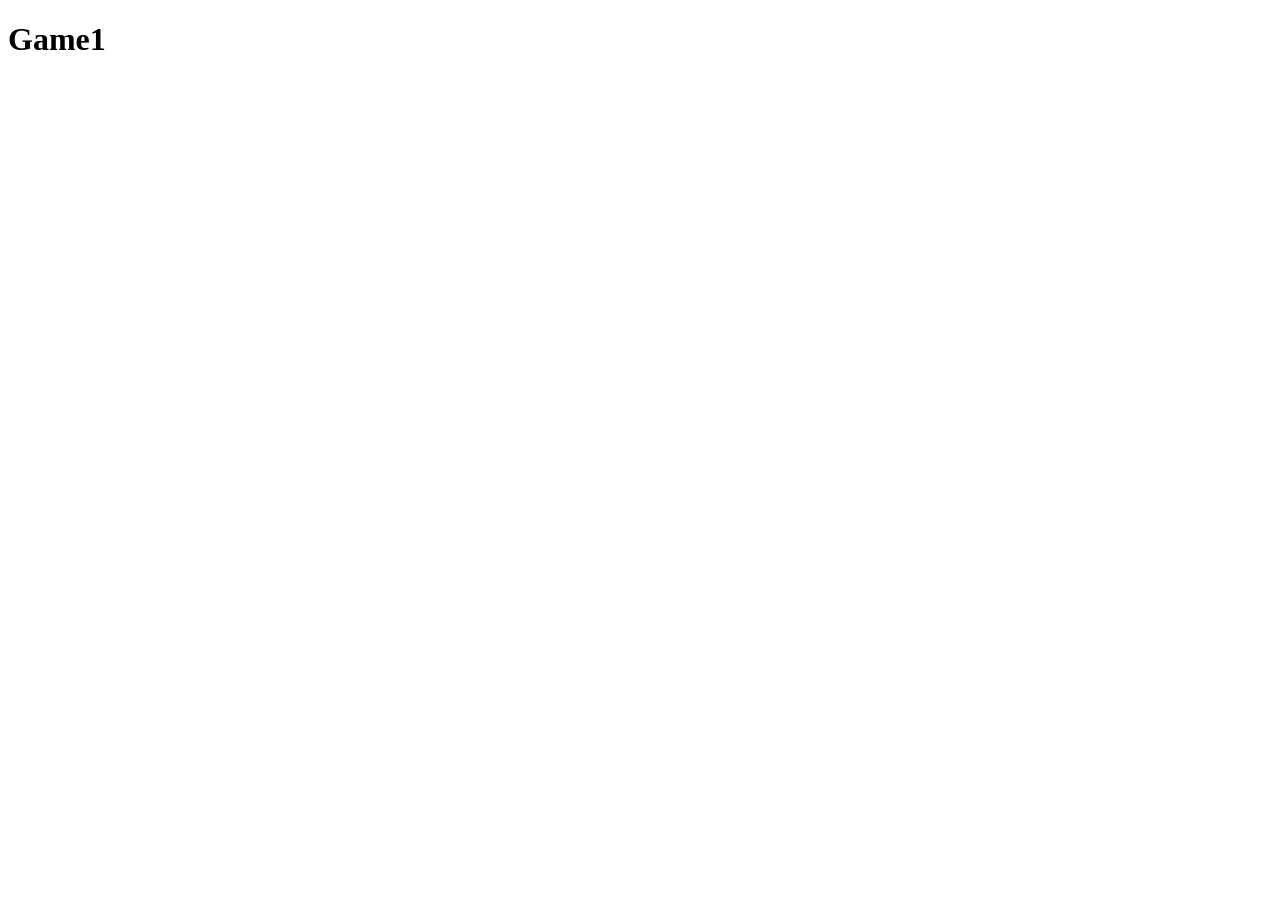
==== index.html @ 202405b2 "Initial commit: add index.html Co-Authored-By: Claude Sonnet 4.6 <noreply@anthropic.com>" ====
<!DOCTYPE html>
<html lang="ja">
<head>
  <meta charset="UTF-8">
  <meta name="viewport" content="width=device-width, initial-scale=1.0">
  <title>Game1</title>
</head>
<body>
  <h1>Game1</h1>
</body>
</html>
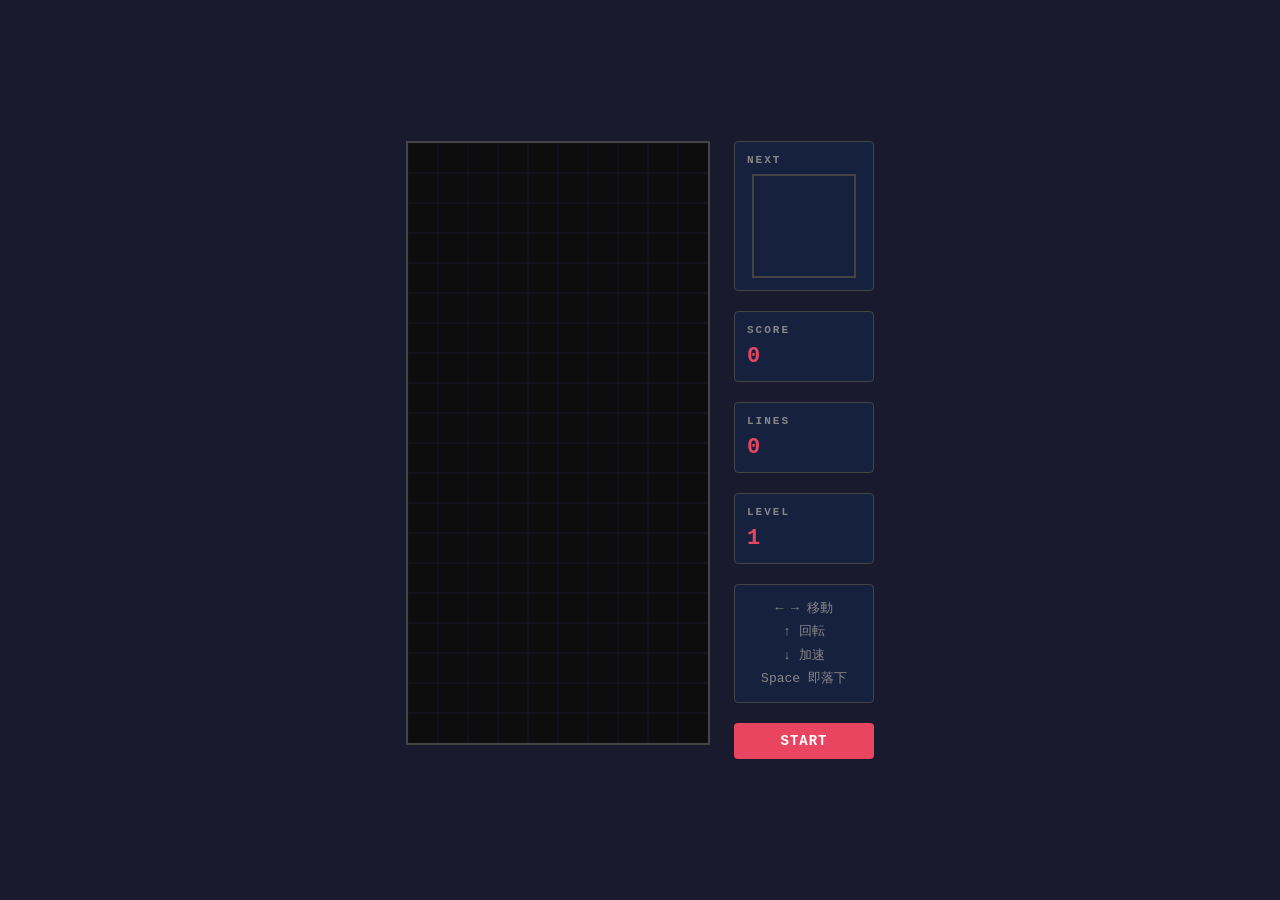
==== commit d62f0d50: "feat: テトリスゲームを実装 Co-Authored-By: Claude Sonnet 4.6 <noreply@anthropic.com>" ====
--- a/index.html
+++ b/index.html
@@ -3,9 +3,360 @@
 <head>
   <meta charset="UTF-8">
   <meta name="viewport" content="width=device-width, initial-scale=1.0">
-  <title>Game1</title>
+  <title>テトリス</title>
+  <style>
+    * { margin: 0; padding: 0; box-sizing: border-box; }
+    body {
+      background: #1a1a2e;
+      display: flex;
+      justify-content: center;
+      align-items: center;
+      height: 100vh;
+      font-family: 'Courier New', monospace;
+      color: #eee;
+    }
+    #game-container {
+      display: flex;
+      gap: 24px;
+      align-items: flex-start;
+    }
+    canvas {
+      border: 2px solid #444;
+      display: block;
+    }
+    #side-panel {
+      width: 140px;
+      display: flex;
+      flex-direction: column;
+      gap: 20px;
+    }
+    .panel-box {
+      background: #16213e;
+      border: 1px solid #444;
+      padding: 12px;
+      border-radius: 4px;
+    }
+    .panel-box h3 {
+      font-size: 11px;
+      color: #888;
+      letter-spacing: 2px;
+      text-transform: uppercase;
+      margin-bottom: 8px;
+    }
+    .panel-box .value {
+      font-size: 22px;
+      font-weight: bold;
+      color: #e94560;
+    }
+    #next-canvas {
+      display: block;
+      margin: 0 auto;
+    }
+    #message {
+      text-align: center;
+      font-size: 13px;
+      color: #888;
+      line-height: 1.8;
+    }
+    #start-btn {
+      width: 100%;
+      padding: 10px;
+      background: #e94560;
+      border: none;
+      color: #fff;
+      font-family: inherit;
+      font-size: 14px;
+      font-weight: bold;
+      cursor: pointer;
+      border-radius: 4px;
+      letter-spacing: 1px;
+    }
+    #start-btn:hover { background: #c73652; }
+  </style>
 </head>
 <body>
-  <h1>Game1</h1>
+<div id="game-container">
+  <canvas id="board" width="300" height="600"></canvas>
+  <div id="side-panel">
+    <div class="panel-box">
+      <h3>NEXT</h3>
+      <canvas id="next-canvas" width="100" height="100"></canvas>
+    </div>
+    <div class="panel-box">
+      <h3>SCORE</h3>
+      <div class="value" id="score">0</div>
+    </div>
+    <div class="panel-box">
+      <h3>LINES</h3>
+      <div class="value" id="lines">0</div>
+    </div>
+    <div class="panel-box">
+      <h3>LEVEL</h3>
+      <div class="value" id="level">1</div>
+    </div>
+    <div class="panel-box" id="message">
+      ← → 移動<br>
+      ↑ 回転<br>
+      ↓ 加速<br>
+      Space 即落下
+    </div>
+    <button id="start-btn">START</button>
+  </div>
+</div>
+
+<script>
+const COLS = 10, ROWS = 20, BLOCK = 30;
+const COLORS = ['', '#e94560','#0f3460','#533483','#e94560','#16213e','#1a1a2e','#e94560'];
+const PIECE_COLORS = {
+  I: '#00f0f0', O: '#f0f000', T: '#a000f0',
+  S: '#00f000', Z: '#f00000', J: '#0000f0', L: '#f0a000'
+};
+
+const PIECES = {
+  I: [[0,0,0,0],[1,1,1,1],[0,0,0,0],[0,0,0,0]],
+  O: [[1,1],[1,1]],
+  T: [[0,1,0],[1,1,1],[0,0,0]],
+  S: [[0,1,1],[1,1,0],[0,0,0]],
+  Z: [[1,1,0],[0,1,1],[0,0,0]],
+  J: [[1,0,0],[1,1,1],[0,0,0]],
+  L: [[0,0,1],[1,1,1],[0,0,0]],
+};
+const PIECE_TYPES = Object.keys(PIECES);
+
+const SCORE_TABLE = [0, 100, 300, 500, 800];
+
+const canvas = document.getElementById('board');
+const ctx = canvas.getContext('2d');
+const nextCanvas = document.getElementById('next-canvas');
+const nextCtx = nextCanvas.getContext('2d');
+
+let board, piece, nextPiece, score, lines, level, gameLoop, gameOver, paused;
+
+function createBoard() {
+  return Array.from({ length: ROWS }, () => Array(COLS).fill(0));
+}
+
+function randomPiece() {
+  const type = PIECE_TYPES[Math.floor(Math.random() * PIECE_TYPES.length)];
+  return {
+    type,
+    color: PIECE_COLORS[type],
+    matrix: PIECES[type].map(r => [...r]),
+    x: Math.floor(COLS / 2) - Math.floor(PIECES[type][0].length / 2),
+    y: 0,
+  };
+}
+
+function rotate(matrix) {
+  const n = matrix.length;
+  return matrix[0].map((_, i) => matrix.map(row => row[i]).reverse());
+}
+
+function isValid(mat, ox, oy) {
+  for (let r = 0; r < mat.length; r++) {
+    for (let c = 0; c < mat[r].length; c++) {
+      if (!mat[r][c]) continue;
+      const nx = ox + c, ny = oy + r;
+      if (nx < 0 || nx >= COLS || ny >= ROWS) return false;
+      if (ny >= 0 && board[ny][nx]) return false;
+    }
+  }
+  return true;
+}
+
+function place() {
+  for (let r = 0; r < piece.matrix.length; r++) {
+    for (let c = 0; c < piece.matrix[r].length; c++) {
+      if (!piece.matrix[r][c]) continue;
+      const ny = piece.y + r;
+      if (ny < 0) { endGame(); return; }
+      board[ny][piece.x + c] = piece.color;
+    }
+  }
+  clearLines();
+  piece = nextPiece;
+  nextPiece = randomPiece();
+  if (!isValid(piece.matrix, piece.x, piece.y)) endGame();
+  drawNext();
+}
+
+function clearLines() {
+  let cleared = 0;
+  for (let r = ROWS - 1; r >= 0; r--) {
+    if (board[r].every(c => c)) {
+      board.splice(r, 1);
+      board.unshift(Array(COLS).fill(0));
+      cleared++;
+      r++;
+    }
+  }
+  if (cleared) {
+    lines += cleared;
+    score += SCORE_TABLE[cleared] * level;
+    level = Math.floor(lines / 10) + 1;
+    document.getElementById('score').textContent = score;
+    document.getElementById('lines').textContent = lines;
+    document.getElementById('level').textContent = level;
+    resetLoop();
+  }
+}
+
+function drop() {
+  if (isValid(piece.matrix, piece.x, piece.y + 1)) {
+    piece.y++;
+  } else {
+    place();
+  }
+  draw();
+}
+
+function hardDrop() {
+  while (isValid(piece.matrix, piece.x, piece.y + 1)) piece.y++;
+  place();
+  draw();
+}
+
+function getSpeed() {
+  return Math.max(100, 800 - (level - 1) * 70);
+}
+
+function resetLoop() {
+  clearInterval(gameLoop);
+  gameLoop = setInterval(drop, getSpeed());
+}
+
+function startGame() {
+  board = createBoard();
+  score = 0; lines = 0; level = 1; gameOver = false;
+  document.getElementById('score').textContent = 0;
+  document.getElementById('lines').textContent = 0;
+  document.getElementById('level').textContent = 1;
+  piece = randomPiece();
+  nextPiece = randomPiece();
+  drawNext();
+  resetLoop();
+  draw();
+}
+
+function endGame() {
+  gameOver = true;
+  clearInterval(gameLoop);
+  ctx.fillStyle = 'rgba(0,0,0,0.6)';
+  ctx.fillRect(0, 0, canvas.width, canvas.height);
+  ctx.fillStyle = '#e94560';
+  ctx.font = 'bold 28px Courier New';
+  ctx.textAlign = 'center';
+  ctx.fillText('GAME OVER', canvas.width / 2, canvas.height / 2 - 14);
+  ctx.fillStyle = '#fff';
+  ctx.font = '16px Courier New';
+  ctx.fillText('Score: ' + score, canvas.width / 2, canvas.height / 2 + 18);
+}
+
+function drawBlock(context, x, y, color, size = BLOCK) {
+  context.fillStyle = color;
+  context.fillRect(x * size + 1, y * size + 1, size - 2, size - 2);
+  context.fillStyle = 'rgba(255,255,255,0.15)';
+  context.fillRect(x * size + 1, y * size + 1, size - 2, 4);
+  context.fillStyle = 'rgba(0,0,0,0.2)';
+  context.fillRect(x * size + 1, y * size + size - 5, size - 2, 4);
+}
+
+function ghostY() {
+  let gy = piece.y;
+  while (isValid(piece.matrix, piece.x, gy + 1)) gy++;
+  return gy;
+}
+
+function draw() {
+  ctx.fillStyle = '#0d0d0d';
+  ctx.fillRect(0, 0, canvas.width, canvas.height);
+
+  // grid
+  ctx.strokeStyle = '#1a1a2e';
+  ctx.lineWidth = 0.5;
+  for (let r = 0; r < ROWS; r++) {
+    for (let c = 0; c < COLS; c++) {
+      ctx.strokeRect(c * BLOCK, r * BLOCK, BLOCK, BLOCK);
+    }
+  }
+
+  // board
+  for (let r = 0; r < ROWS; r++) {
+    for (let c = 0; c < COLS; c++) {
+      if (board[r][c]) drawBlock(ctx, c, r, board[r][c]);
+    }
+  }
+
+  if (gameOver || !piece) return;
+
+  // ghost
+  const gy = ghostY();
+  for (let r = 0; r < piece.matrix.length; r++) {
+    for (let c = 0; c < piece.matrix[r].length; c++) {
+      if (!piece.matrix[r][c]) continue;
+      ctx.fillStyle = 'rgba(255,255,255,0.08)';
+      ctx.fillRect((piece.x + c) * BLOCK + 1, (gy + r) * BLOCK + 1, BLOCK - 2, BLOCK - 2);
+    }
+  }
+
+  // piece
+  for (let r = 0; r < piece.matrix.length; r++) {
+    for (let c = 0; c < piece.matrix[r].length; c++) {
+      if (piece.matrix[r][c]) drawBlock(ctx, piece.x + c, piece.y + r, piece.color);
+    }
+  }
+}
+
+function drawNext() {
+  nextCtx.fillStyle = '#16213e';
+  nextCtx.fillRect(0, 0, nextCanvas.width, nextCanvas.height);
+  const size = 20;
+  const mat = nextPiece.matrix;
+  const ox = Math.floor((5 - mat[0].length) / 2);
+  const oy = Math.floor((5 - mat.length) / 2);
+  for (let r = 0; r < mat.length; r++) {
+    for (let c = 0; c < mat[r].length; c++) {
+      if (!mat[r][c]) continue;
+      nextCtx.fillStyle = nextPiece.color;
+      nextCtx.fillRect((ox + c) * size + 1, (oy + r) * size + 1, size - 2, size - 2);
+      nextCtx.fillStyle = 'rgba(255,255,255,0.15)';
+      nextCtx.fillRect((ox + c) * size + 1, (oy + r) * size + 1, size - 2, 4);
+    }
+  }
+}
+
+document.addEventListener('keydown', e => {
+  if (gameOver || !piece) return;
+  switch (e.key) {
+    case 'ArrowLeft':
+      if (isValid(piece.matrix, piece.x - 1, piece.y)) piece.x--;
+      break;
+    case 'ArrowRight':
+      if (isValid(piece.matrix, piece.x + 1, piece.y)) piece.x++;
+      break;
+    case 'ArrowDown':
+      drop();
+      break;
+    case 'ArrowUp': {
+      const rot = rotate(piece.matrix);
+      if (isValid(rot, piece.x, piece.y)) piece.matrix = rot;
+      else if (isValid(rot, piece.x - 1, piece.y)) { piece.matrix = rot; piece.x--; }
+      else if (isValid(rot, piece.x + 1, piece.y)) { piece.matrix = rot; piece.x++; }
+      break;
+    }
+    case ' ':
+      e.preventDefault();
+      hardDrop();
+      break;
+  }
+  draw();
+});
+
+document.getElementById('start-btn').addEventListener('click', startGame);
+
+// initial draw
+board = createBoard();
+draw();
+</script>
 </body>
 </html>
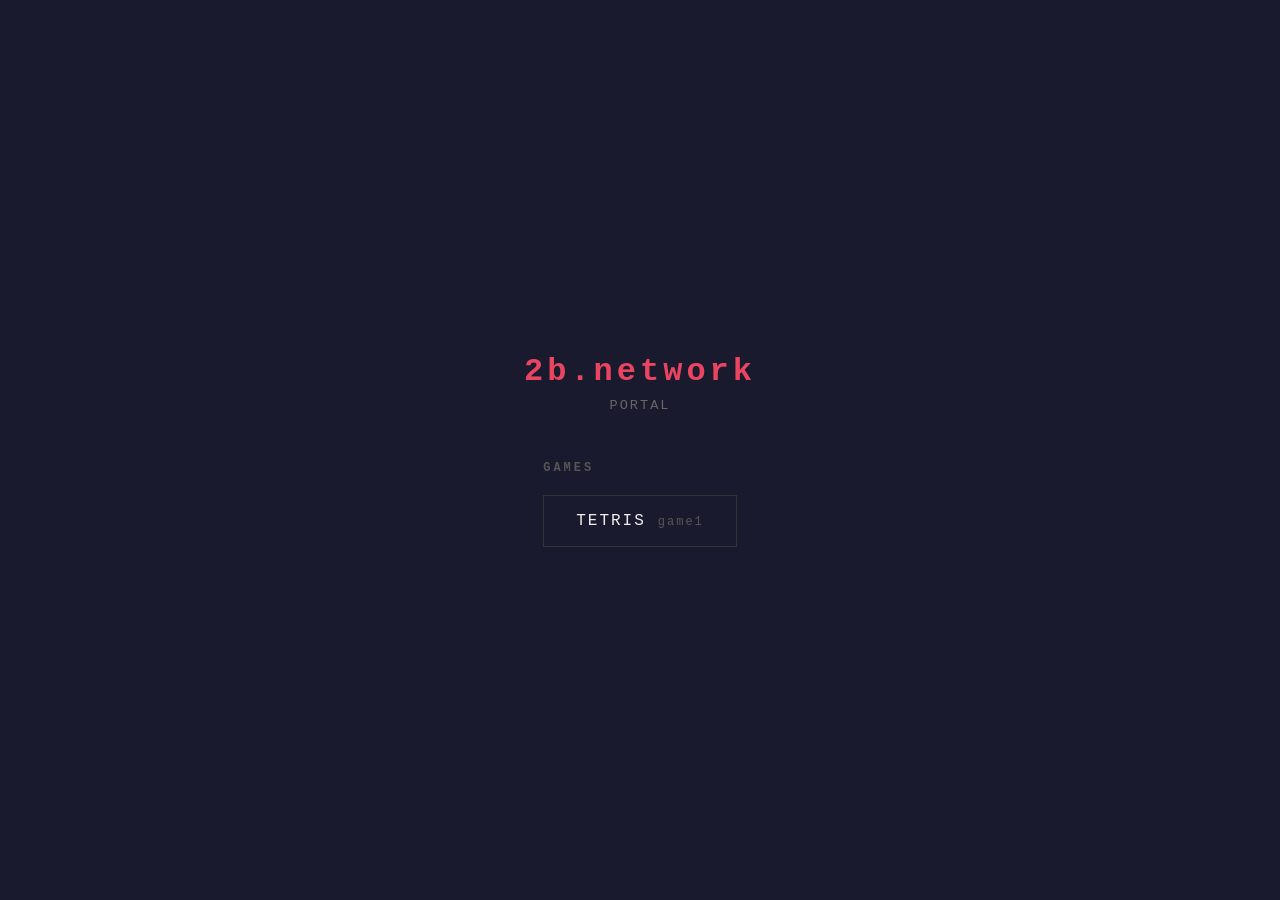
==== commit c1ff47f5: "refactor: フォルダ構成を整理し、ポータルページを追加 - テトリスを game1/ サブフォルダに移動 - ルートに 2b.network ポータル用 index.html を追加 - ve" ====
--- a/index.html
+++ b/index.html
@@ -3,360 +3,70 @@
 <head>
   <meta charset="UTF-8">
   <meta name="viewport" content="width=device-width, initial-scale=1.0">
-  <title>テトリス</title>
+  <title>2b.network Portal</title>
   <style>
     * { margin: 0; padding: 0; box-sizing: border-box; }
     body {
       background: #1a1a2e;
-      display: flex;
-      justify-content: center;
-      align-items: center;
-      height: 100vh;
+      color: #eee;
       font-family: 'Courier New', monospace;
-      color: #eee;
-    }
-    #game-container {
-      display: flex;
-      gap: 24px;
-      align-items: flex-start;
-    }
-    canvas {
-      border: 2px solid #444;
-      display: block;
-    }
-    #side-panel {
-      width: 140px;
       display: flex;
       flex-direction: column;
-      gap: 20px;
+      align-items: center;
+      justify-content: center;
+      min-height: 100vh;
     }
-    .panel-box {
-      background: #16213e;
-      border: 1px solid #444;
-      padding: 12px;
-      border-radius: 4px;
-    }
-    .panel-box h3 {
-      font-size: 11px;
-      color: #888;
-      letter-spacing: 2px;
-      text-transform: uppercase;
+    h1 {
+      font-size: 2rem;
+      letter-spacing: 4px;
+      color: #e94560;
       margin-bottom: 8px;
     }
-    .panel-box .value {
-      font-size: 22px;
-      font-weight: bold;
+    p.subtitle {
+      color: #666;
+      font-size: 0.85rem;
+      letter-spacing: 2px;
+      margin-bottom: 48px;
+    }
+    .games {
+      display: flex;
+      flex-direction: column;
+      gap: 16px;
+    }
+    .games h2 {
+      font-size: 0.75rem;
+      letter-spacing: 3px;
+      color: #555;
+      text-transform: uppercase;
+      margin-bottom: 4px;
+    }
+    a.game-link {
+      display: block;
+      padding: 16px 32px;
+      border: 1px solid #333;
+      color: #eee;
+      text-decoration: none;
+      letter-spacing: 2px;
+      font-size: 1rem;
+      transition: border-color 0.2s, color 0.2s;
+    }
+    a.game-link:hover {
+      border-color: #e94560;
       color: #e94560;
     }
-    #next-canvas {
-      display: block;
-      margin: 0 auto;
+    a.game-link span {
+      font-size: 0.75rem;
+      color: #555;
+      margin-left: 12px;
     }
-    #message {
-      text-align: center;
-      font-size: 13px;
-      color: #888;
-      line-height: 1.8;
-    }
-    #start-btn {
-      width: 100%;
-      padding: 10px;
-      background: #e94560;
-      border: none;
-      color: #fff;
-      font-family: inherit;
-      font-size: 14px;
-      font-weight: bold;
-      cursor: pointer;
-      border-radius: 4px;
-      letter-spacing: 1px;
-    }
-    #start-btn:hover { background: #c73652; }
   </style>
 </head>
 <body>
-<div id="game-container">
-  <canvas id="board" width="300" height="600"></canvas>
-  <div id="side-panel">
-    <div class="panel-box">
-      <h3>NEXT</h3>
-      <canvas id="next-canvas" width="100" height="100"></canvas>
-    </div>
-    <div class="panel-box">
-      <h3>SCORE</h3>
-      <div class="value" id="score">0</div>
-    </div>
-    <div class="panel-box">
-      <h3>LINES</h3>
-      <div class="value" id="lines">0</div>
-    </div>
-    <div class="panel-box">
-      <h3>LEVEL</h3>
-      <div class="value" id="level">1</div>
-    </div>
-    <div class="panel-box" id="message">
-      ← → 移動<br>
-      ↑ 回転<br>
-      ↓ 加速<br>
-      Space 即落下
-    </div>
-    <button id="start-btn">START</button>
+  <h1>2b.network</h1>
+  <p class="subtitle">PORTAL</p>
+  <div class="games">
+    <h2>Games</h2>
+    <a class="game-link" href="/game1">TETRIS<span>game1</span></a>
   </div>
-</div>
-
-<script>
-const COLS = 10, ROWS = 20, BLOCK = 30;
-const COLORS = ['', '#e94560','#0f3460','#533483','#e94560','#16213e','#1a1a2e','#e94560'];
-const PIECE_COLORS = {
-  I: '#00f0f0', O: '#f0f000', T: '#a000f0',
-  S: '#00f000', Z: '#f00000', J: '#0000f0', L: '#f0a000'
-};
-
-const PIECES = {
-  I: [[0,0,0,0],[1,1,1,1],[0,0,0,0],[0,0,0,0]],
-  O: [[1,1],[1,1]],
-  T: [[0,1,0],[1,1,1],[0,0,0]],
-  S: [[0,1,1],[1,1,0],[0,0,0]],
-  Z: [[1,1,0],[0,1,1],[0,0,0]],
-  J: [[1,0,0],[1,1,1],[0,0,0]],
-  L: [[0,0,1],[1,1,1],[0,0,0]],
-};
-const PIECE_TYPES = Object.keys(PIECES);
-
-const SCORE_TABLE = [0, 100, 300, 500, 800];
-
-const canvas = document.getElementById('board');
-const ctx = canvas.getContext('2d');
-const nextCanvas = document.getElementById('next-canvas');
-const nextCtx = nextCanvas.getContext('2d');
-
-let board, piece, nextPiece, score, lines, level, gameLoop, gameOver, paused;
-
-function createBoard() {
-  return Array.from({ length: ROWS }, () => Array(COLS).fill(0));
-}
-
-function randomPiece() {
-  const type = PIECE_TYPES[Math.floor(Math.random() * PIECE_TYPES.length)];
-  return {
-    type,
-    color: PIECE_COLORS[type],
-    matrix: PIECES[type].map(r => [...r]),
-    x: Math.floor(COLS / 2) - Math.floor(PIECES[type][0].length / 2),
-    y: 0,
-  };
-}
-
-function rotate(matrix) {
-  const n = matrix.length;
-  return matrix[0].map((_, i) => matrix.map(row => row[i]).reverse());
-}
-
-function isValid(mat, ox, oy) {
-  for (let r = 0; r < mat.length; r++) {
-    for (let c = 0; c < mat[r].length; c++) {
-      if (!mat[r][c]) continue;
-      const nx = ox + c, ny = oy + r;
-      if (nx < 0 || nx >= COLS || ny >= ROWS) return false;
-      if (ny >= 0 && board[ny][nx]) return false;
-    }
-  }
-  return true;
-}
-
-function place() {
-  for (let r = 0; r < piece.matrix.length; r++) {
-    for (let c = 0; c < piece.matrix[r].length; c++) {
-      if (!piece.matrix[r][c]) continue;
-      const ny = piece.y + r;
-      if (ny < 0) { endGame(); return; }
-      board[ny][piece.x + c] = piece.color;
-    }
-  }
-  clearLines();
-  piece = nextPiece;
-  nextPiece = randomPiece();
-  if (!isValid(piece.matrix, piece.x, piece.y)) endGame();
-  drawNext();
-}
-
-function clearLines() {
-  let cleared = 0;
-  for (let r = ROWS - 1; r >= 0; r--) {
-    if (board[r].every(c => c)) {
-      board.splice(r, 1);
-      board.unshift(Array(COLS).fill(0));
-      cleared++;
-      r++;
-    }
-  }
-  if (cleared) {
-    lines += cleared;
-    score += SCORE_TABLE[cleared] * level;
-    level = Math.floor(lines / 10) + 1;
-    document.getElementById('score').textContent = score;
-    document.getElementById('lines').textContent = lines;
-    document.getElementById('level').textContent = level;
-    resetLoop();
-  }
-}
-
-function drop() {
-  if (isValid(piece.matrix, piece.x, piece.y + 1)) {
-    piece.y++;
-  } else {
-    place();
-  }
-  draw();
-}
-
-function hardDrop() {
-  while (isValid(piece.matrix, piece.x, piece.y + 1)) piece.y++;
-  place();
-  draw();
-}
-
-function getSpeed() {
-  return Math.max(100, 800 - (level - 1) * 70);
-}
-
-function resetLoop() {
-  clearInterval(gameLoop);
-  gameLoop = setInterval(drop, getSpeed());
-}
-
-function startGame() {
-  board = createBoard();
-  score = 0; lines = 0; level = 1; gameOver = false;
-  document.getElementById('score').textContent = 0;
-  document.getElementById('lines').textContent = 0;
-  document.getElementById('level').textContent = 1;
-  piece = randomPiece();
-  nextPiece = randomPiece();
-  drawNext();
-  resetLoop();
-  draw();
-}
-
-function endGame() {
-  gameOver = true;
-  clearInterval(gameLoop);
-  ctx.fillStyle = 'rgba(0,0,0,0.6)';
-  ctx.fillRect(0, 0, canvas.width, canvas.height);
-  ctx.fillStyle = '#e94560';
-  ctx.font = 'bold 28px Courier New';
-  ctx.textAlign = 'center';
-  ctx.fillText('GAME OVER', canvas.width / 2, canvas.height / 2 - 14);
-  ctx.fillStyle = '#fff';
-  ctx.font = '16px Courier New';
-  ctx.fillText('Score: ' + score, canvas.width / 2, canvas.height / 2 + 18);
-}
-
-function drawBlock(context, x, y, color, size = BLOCK) {
-  context.fillStyle = color;
-  context.fillRect(x * size + 1, y * size + 1, size - 2, size - 2);
-  context.fillStyle = 'rgba(255,255,255,0.15)';
-  context.fillRect(x * size + 1, y * size + 1, size - 2, 4);
-  context.fillStyle = 'rgba(0,0,0,0.2)';
-  context.fillRect(x * size + 1, y * size + size - 5, size - 2, 4);
-}
-
-function ghostY() {
-  let gy = piece.y;
-  while (isValid(piece.matrix, piece.x, gy + 1)) gy++;
-  return gy;
-}
-
-function draw() {
-  ctx.fillStyle = '#0d0d0d';
-  ctx.fillRect(0, 0, canvas.width, canvas.height);
-
-  // grid
-  ctx.strokeStyle = '#1a1a2e';
-  ctx.lineWidth = 0.5;
-  for (let r = 0; r < ROWS; r++) {
-    for (let c = 0; c < COLS; c++) {
-      ctx.strokeRect(c * BLOCK, r * BLOCK, BLOCK, BLOCK);
-    }
-  }
-
-  // board
-  for (let r = 0; r < ROWS; r++) {
-    for (let c = 0; c < COLS; c++) {
-      if (board[r][c]) drawBlock(ctx, c, r, board[r][c]);
-    }
-  }
-
-  if (gameOver || !piece) return;
-
-  // ghost
-  const gy = ghostY();
-  for (let r = 0; r < piece.matrix.length; r++) {
-    for (let c = 0; c < piece.matrix[r].length; c++) {
-      if (!piece.matrix[r][c]) continue;
-      ctx.fillStyle = 'rgba(255,255,255,0.08)';
-      ctx.fillRect((piece.x + c) * BLOCK + 1, (gy + r) * BLOCK + 1, BLOCK - 2, BLOCK - 2);
-    }
-  }
-
-  // piece
-  for (let r = 0; r < piece.matrix.length; r++) {
-    for (let c = 0; c < piece.matrix[r].length; c++) {
-      if (piece.matrix[r][c]) drawBlock(ctx, piece.x + c, piece.y + r, piece.color);
-    }
-  }
-}
-
-function drawNext() {
-  nextCtx.fillStyle = '#16213e';
-  nextCtx.fillRect(0, 0, nextCanvas.width, nextCanvas.height);
-  const size = 20;
-  const mat = nextPiece.matrix;
-  const ox = Math.floor((5 - mat[0].length) / 2);
-  const oy = Math.floor((5 - mat.length) / 2);
-  for (let r = 0; r < mat.length; r++) {
-    for (let c = 0; c < mat[r].length; c++) {
-      if (!mat[r][c]) continue;
-      nextCtx.fillStyle = nextPiece.color;
-      nextCtx.fillRect((ox + c) * size + 1, (oy + r) * size + 1, size - 2, size - 2);
-      nextCtx.fillStyle = 'rgba(255,255,255,0.15)';
-      nextCtx.fillRect((ox + c) * size + 1, (oy + r) * size + 1, size - 2, 4);
-    }
-  }
-}
-
-document.addEventListener('keydown', e => {
-  if (gameOver || !piece) return;
-  switch (e.key) {
-    case 'ArrowLeft':
-      if (isValid(piece.matrix, piece.x - 1, piece.y)) piece.x--;
-      break;
-    case 'ArrowRight':
-      if (isValid(piece.matrix, piece.x + 1, piece.y)) piece.x++;
-      break;
-    case 'ArrowDown':
-      drop();
-      break;
-    case 'ArrowUp': {
-      const rot = rotate(piece.matrix);
-      if (isValid(rot, piece.x, piece.y)) piece.matrix = rot;
-      else if (isValid(rot, piece.x - 1, piece.y)) { piece.matrix = rot; piece.x--; }
-      else if (isValid(rot, piece.x + 1, piece.y)) { piece.matrix = rot; piece.x++; }
-      break;
-    }
-    case ' ':
-      e.preventDefault();
-      hardDrop();
-      break;
-  }
-  draw();
-});
-
-document.getElementById('start-btn').addEventListener('click', startGame);
-
-// initial draw
-board = createBoard();
-draw();
-</script>
 </body>
 </html>
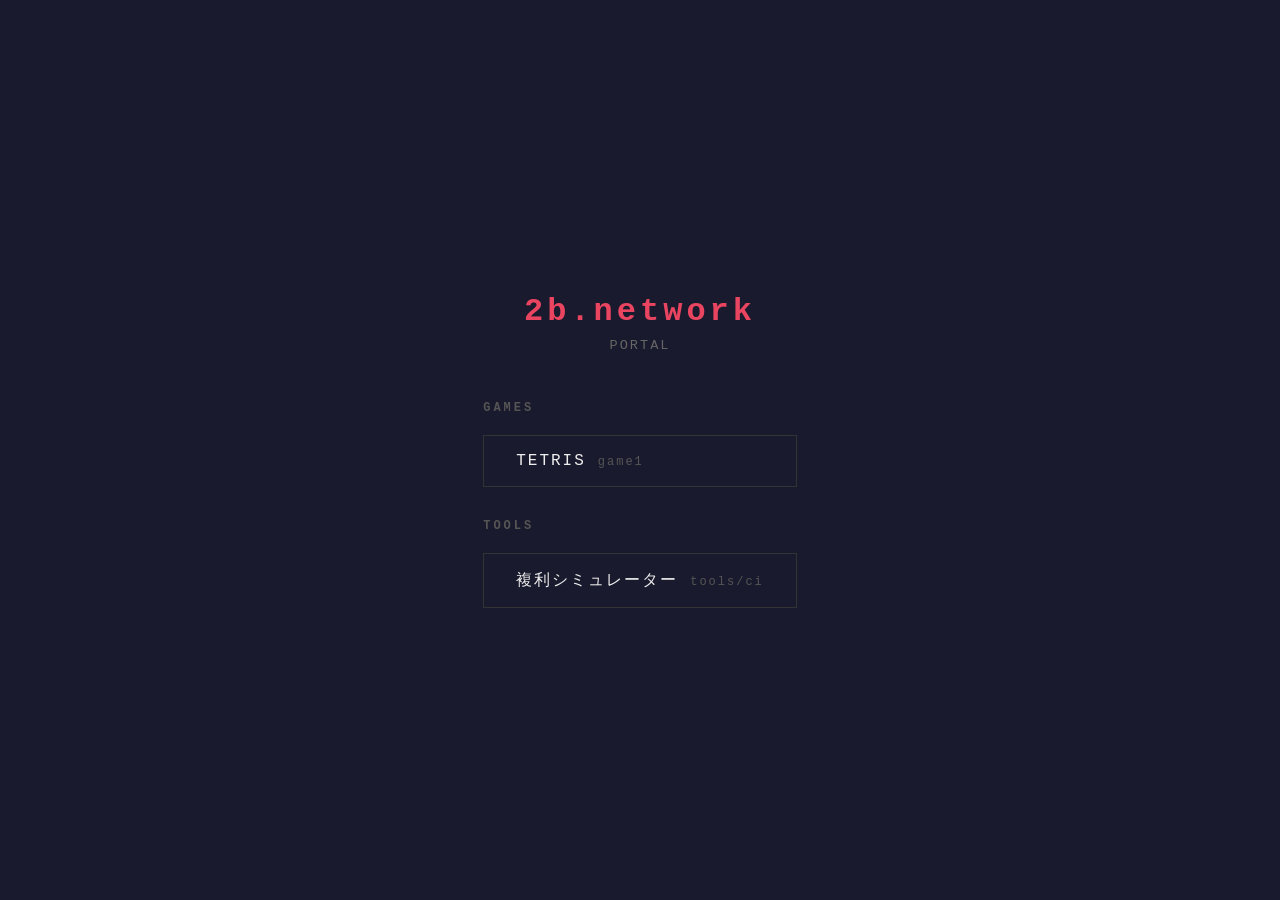
==== commit d80dc6a0: "feat: /tools/ci プロキシと複利シミュレーターへのリンクを追加 Co-Authored-By: Claude Sonnet 4.6 <noreply@anthropic.com>" ====
--- a/index.html
+++ b/index.html
@@ -67,6 +67,8 @@
   <div class="games">
     <h2>Games</h2>
     <a class="game-link" href="/game1">TETRIS<span>game1</span></a>
+    <h2 style="margin-top:16px;">Tools</h2>
+    <a class="game-link" href="/tools/ci">複利シミュレーター<span>tools/ci</span></a>
   </div>
 </body>
 </html>
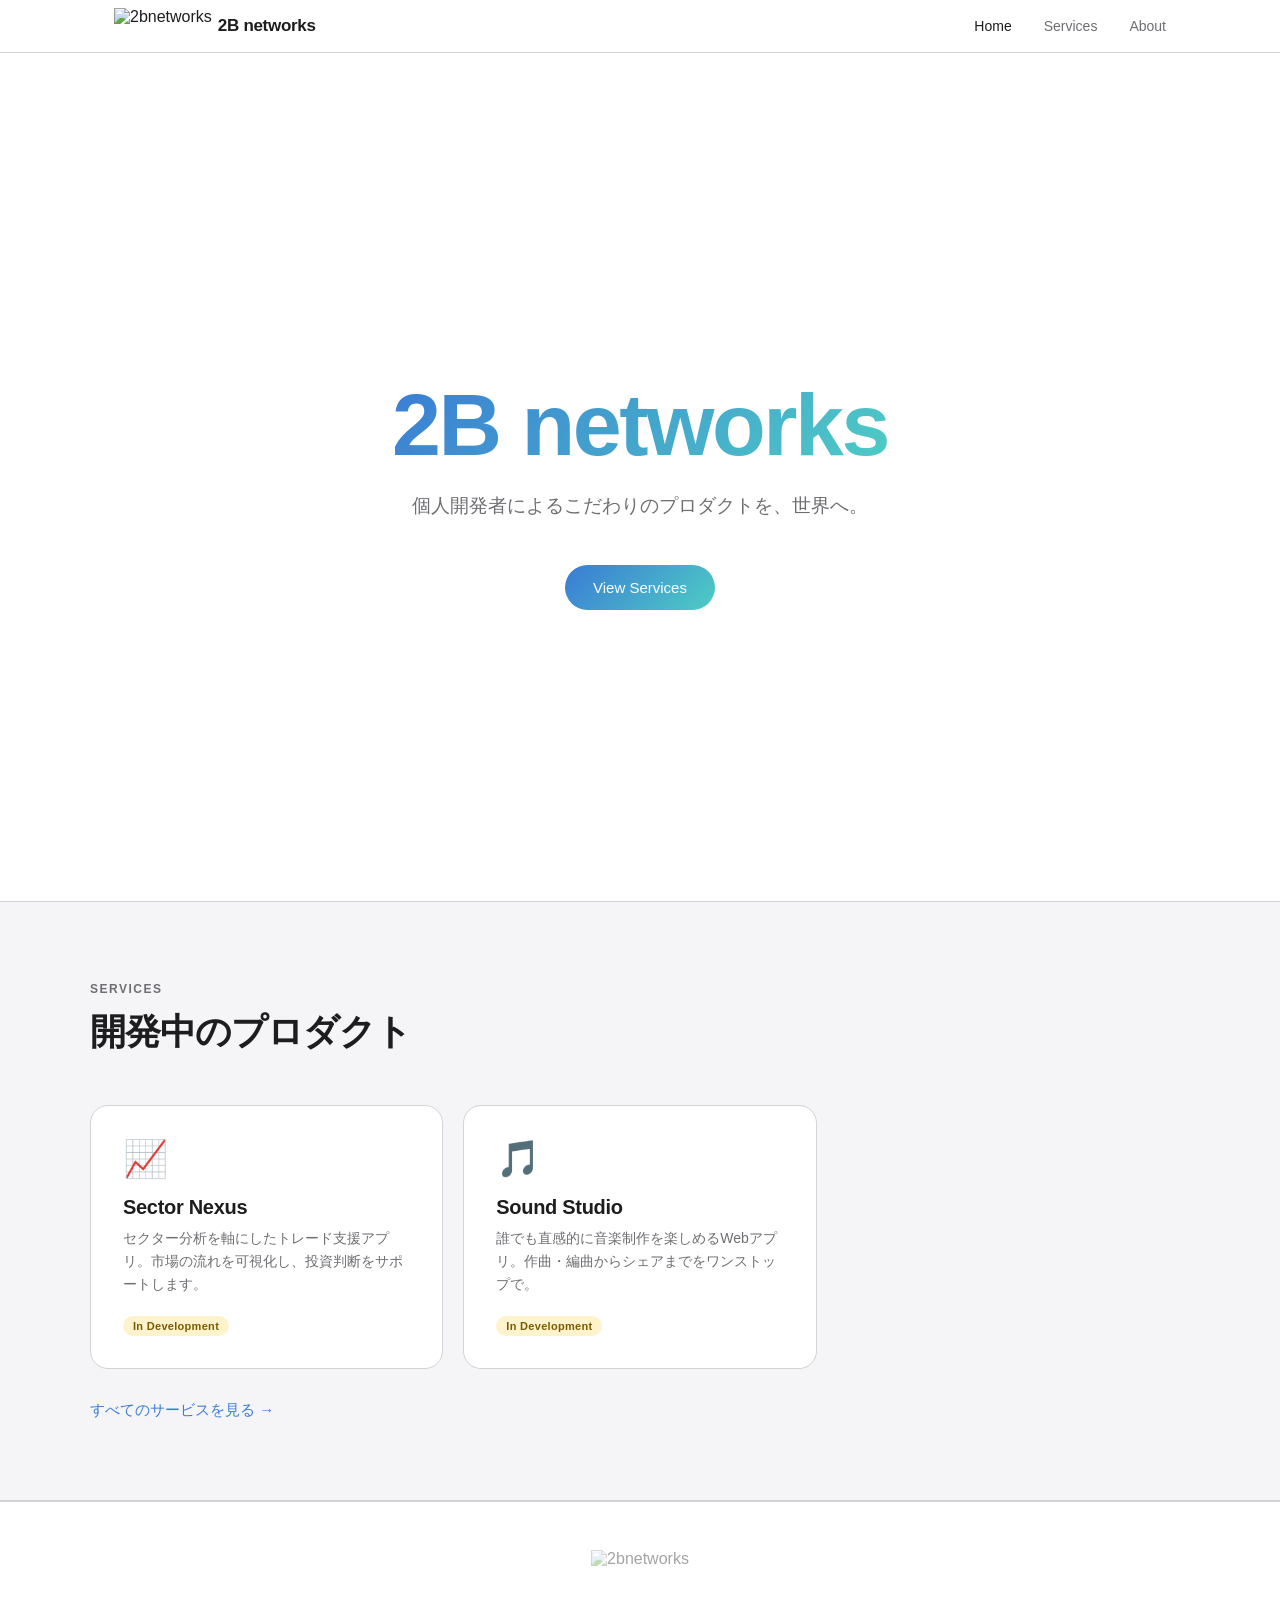
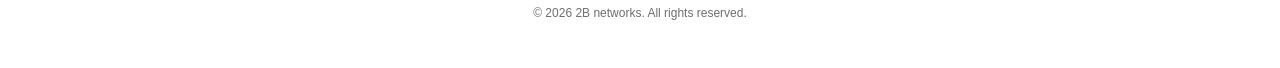
==== commit 79c925e5: "feat: 2B networks ホームページを構築 - ホーム・サービス・Aboutページを新規作成 - Apple風のシンプル・スタイリッシュなデザインを適用 - ロゴ画像を追加（背景透過・Ge" ====
--- a/index.html
+++ b/index.html
@@ -3,72 +3,126 @@
 <head>
   <meta charset="UTF-8">
   <meta name="viewport" content="width=device-width, initial-scale=1.0">
-  <title>2b.network Portal</title>
+  <title>2B networks</title>
+  <link rel="stylesheet" href="/assets/style.css">
   <style>
-    * { margin: 0; padding: 0; box-sizing: border-box; }
-    body {
-      background: #1a1a2e;
-      color: #eee;
-      font-family: 'Courier New', monospace;
+    /* Hero */
+    .hero {
+      min-height: calc(100vh - 52px);
       display: flex;
       flex-direction: column;
       align-items: center;
       justify-content: center;
-      min-height: 100vh;
+      text-align: center;
+      padding: 80px 24px;
     }
-    h1 {
-      font-size: 2rem;
-      letter-spacing: 4px;
-      color: #e94560;
-      margin-bottom: 8px;
+
+    .hero-logo {
+      width: 400px;
+      margin-bottom: 36px;
     }
-    p.subtitle {
-      color: #666;
-      font-size: 0.85rem;
-      letter-spacing: 2px;
+
+    .hero h1 {
+      font-size: clamp(52px, 9vw, 88px);
+      font-weight: 700;
+      letter-spacing: -2.5px;
+      line-height: 1.02;
+      margin-bottom: 20px;
+    }
+
+    .hero p {
+      font-size: 19px;
+      color: var(--text-secondary);
+      max-width: 480px;
+      line-height: 1.65;
+      margin-bottom: 44px;
+    }
+
+    /* Services preview */
+    .services-section {
+      background: var(--bg-secondary);
+      border-top: 1px solid var(--border);
+      border-bottom: 1px solid var(--border);
+      padding: 80px 24px;
+    }
+
+    .services-section-inner {
+      max-width: 1100px;
+      margin: 0 auto;
+    }
+
+    .services-section h2 {
+      font-size: 36px;
+      font-weight: 700;
+      letter-spacing: -1px;
       margin-bottom: 48px;
     }
-    .games {
-      display: flex;
-      flex-direction: column;
-      gap: 16px;
+
+    .view-all {
+      display: inline-flex;
+      align-items: center;
+      gap: 4px;
+      margin-top: 32px;
+      font-size: 15px;
+      font-weight: 500;
+      color: var(--accent-start);
+      text-decoration: none;
     }
-    .games h2 {
-      font-size: 0.75rem;
-      letter-spacing: 3px;
-      color: #555;
-      text-transform: uppercase;
-      margin-bottom: 4px;
-    }
-    a.game-link {
-      display: block;
-      padding: 16px 32px;
-      border: 1px solid #333;
-      color: #eee;
-      text-decoration: none;
-      letter-spacing: 2px;
-      font-size: 1rem;
-      transition: border-color 0.2s, color 0.2s;
-    }
-    a.game-link:hover {
-      border-color: #e94560;
-      color: #e94560;
-    }
-    a.game-link span {
-      font-size: 0.75rem;
-      color: #555;
-      margin-left: 12px;
-    }
+
+    .view-all:hover { text-decoration: underline; }
   </style>
 </head>
 <body>
-  <h1>2b.network</h1>
-  <p class="subtitle">PORTAL</p>
-  <div class="games">
-    <h2>Games</h2>
-    <a class="game-link" href="/game1">TETRIS<span>game1</span></a>
-    <h2 style="margin-top:16px;">Tools</h2>
-    <a class="game-link" href="/tools/ci">複利シミュレーター<span>tools/ci</span></a>
+
+  <header>
+    <div class="header-inner">
+      <a href="/" class="logo-link">
+        <img src="/assets/logo.png" alt="2bnetworks">
+        <span>2B networks</span>
+      </a>
+      <nav>
+        <a href="/" class="active">Home</a>
+        <a href="/services">Services</a>
+        <a href="/about">About</a>
+      </nav>
+    </div>
+  </header>
+
+  <section class="hero">
+    <img src="/assets/logo.png" alt="" class="hero-logo">
+    <h1><span class="gradient-text">2B networks</span></h1>
+    <p>個人開発者によるこだわりのプロダクトを、世界へ。</p>
+    <a href="/services" class="btn">View Services</a>
+  </section>
+
+  <div class="services-section">
+    <div class="services-section-inner">
+      <p class="section-label">Services</p>
+      <h2>開発中のプロダクト</h2>
+      <div class="services-grid">
+        <a class="service-card" href="/services">
+          <div class="service-icon">📈</div>
+          <div class="service-name">Sector Nexus</div>
+          <p class="service-desc">セクター分析を軸にしたトレード支援アプリ。市場の流れを可視化し、投資判断をサポートします。</p>
+          <span class="badge badge-dev">In Development</span>
+        </a>
+        <a class="service-card" href="/services">
+          <div class="service-icon">🎵</div>
+          <div class="service-name">Sound Studio</div>
+          <p class="service-desc">誰でも直感的に音楽制作を楽しめるWebアプリ。作曲・編曲からシェアまでをワンストップで。</p>
+          <span class="badge badge-dev">In Development</span>
+        </a>
+      </div>
+      <a href="/services" class="view-all">すべてのサービスを見る →</a>
+    </div>
   </div>
+
+  <footer>
+    <div class="footer-inner">
+      <img src="/assets/logo.png" alt="2bnetworks">
+      <p>© 2026 2B networks. All rights reserved.</p>
+    </div>
+  </footer>
+
 </body>
 </html>
--- a/assets/style.css
+++ b/assets/style.css
@@ -0,0 +1,214 @@
+:root {
+  --bg: #ffffff;
+  --bg-secondary: #f5f5f7;
+  --text-primary: #1d1d1f;
+  --text-secondary: #6e6e73;
+  --border: #d2d2d7;
+  --accent-start: #3a7bd5;
+  --accent-end: #4ecdc4;
+  --radius: 18px;
+  --font: -apple-system, BlinkMacSystemFont, 'Helvetica Neue', Arial, sans-serif;
+}
+
+* { margin: 0; padding: 0; box-sizing: border-box; }
+
+body {
+  font-family: var(--font);
+  background: var(--bg);
+  color: var(--text-primary);
+  -webkit-font-smoothing: antialiased;
+}
+
+/* ─── Header ─────────────────────────────────── */
+header {
+  position: sticky;
+  top: 0;
+  z-index: 100;
+  background: rgba(255, 255, 255, 0.85);
+  backdrop-filter: saturate(180%) blur(20px);
+  -webkit-backdrop-filter: saturate(180%) blur(20px);
+  border-bottom: 1px solid var(--border);
+}
+
+.header-inner {
+  max-width: 1100px;
+  margin: 0 auto;
+  padding: 0 24px;
+  height: 52px;
+  display: flex;
+  align-items: center;
+  justify-content: space-between;
+}
+
+.logo-link {
+  display: flex;
+  align-items: center;
+  gap: 6px;
+  text-decoration: none;
+  color: var(--text-primary);
+}
+
+.logo-link img {
+  height: 36px;
+}
+
+.logo-link span {
+  font-size: 17px;
+  font-weight: 600;
+  letter-spacing: -0.3px;
+}
+
+nav {
+  display: flex;
+  gap: 32px;
+}
+
+nav a {
+  color: var(--text-secondary);
+  text-decoration: none;
+  font-size: 14px;
+  transition: color 0.2s;
+}
+
+nav a:hover,
+nav a.active {
+  color: var(--text-primary);
+}
+
+/* ─── Footer ─────────────────────────────────── */
+footer {
+  border-top: 1px solid var(--border);
+  padding: 48px 24px;
+}
+
+.footer-inner {
+  max-width: 1100px;
+  margin: 0 auto;
+  display: flex;
+  flex-direction: column;
+  align-items: center;
+  gap: 16px;
+}
+
+footer img {
+  height: 40px;
+  opacity: 0.4;
+}
+
+footer p {
+  font-size: 12px;
+  color: var(--text-secondary);
+}
+
+/* ─── Utilities ───────────────────────────────── */
+.gradient-text {
+  background: linear-gradient(135deg, var(--accent-start), var(--accent-end));
+  -webkit-background-clip: text;
+  -webkit-text-fill-color: transparent;
+  background-clip: text;
+}
+
+.section-label {
+  font-size: 12px;
+  font-weight: 600;
+  letter-spacing: 1.5px;
+  text-transform: uppercase;
+  color: var(--text-secondary);
+  margin-bottom: 12px;
+}
+
+.btn {
+  display: inline-block;
+  padding: 14px 28px;
+  border-radius: 980px;
+  font-size: 15px;
+  font-weight: 500;
+  text-decoration: none;
+  background: linear-gradient(135deg, var(--accent-start), var(--accent-end));
+  color: #fff;
+  transition: opacity 0.2s, transform 0.2s;
+}
+
+.btn:hover {
+  opacity: 0.85;
+  transform: translateY(-1px);
+}
+
+/* ─── Service Cards ───────────────────────────── */
+.services-grid {
+  display: grid;
+  grid-template-columns: repeat(auto-fill, minmax(300px, 1fr));
+  gap: 20px;
+}
+
+.service-card {
+  background: var(--bg);
+  border-radius: var(--radius);
+  padding: 32px;
+  border: 1px solid var(--border);
+  transition: transform 0.25s, box-shadow 0.25s;
+  text-decoration: none;
+  color: inherit;
+  display: block;
+}
+
+.service-card:hover {
+  transform: translateY(-4px);
+  box-shadow: 0 16px 40px rgba(0, 0, 0, 0.08);
+}
+
+.service-card.placeholder {
+  border-style: dashed;
+  background: transparent;
+  display: flex;
+  align-items: center;
+  justify-content: center;
+  gap: 10px;
+  color: var(--text-secondary);
+  font-size: 14px;
+  min-height: 180px;
+  cursor: default;
+}
+
+.service-card.placeholder:hover {
+  transform: none;
+  box-shadow: none;
+}
+
+.service-icon {
+  font-size: 36px;
+  margin-bottom: 16px;
+}
+
+.service-name {
+  font-size: 20px;
+  font-weight: 600;
+  letter-spacing: -0.3px;
+  margin-bottom: 8px;
+}
+
+.service-desc {
+  font-size: 14px;
+  color: var(--text-secondary);
+  line-height: 1.65;
+  margin-bottom: 20px;
+}
+
+.badge {
+  display: inline-block;
+  padding: 4px 10px;
+  border-radius: 980px;
+  font-size: 11px;
+  font-weight: 600;
+  letter-spacing: 0.3px;
+}
+
+.badge-dev {
+  background: #fff3cd;
+  color: #7a5c00;
+}
+
+@media (max-width: 600px) {
+  nav { gap: 20px; }
+  .services-grid { grid-template-columns: 1fr; }
+}
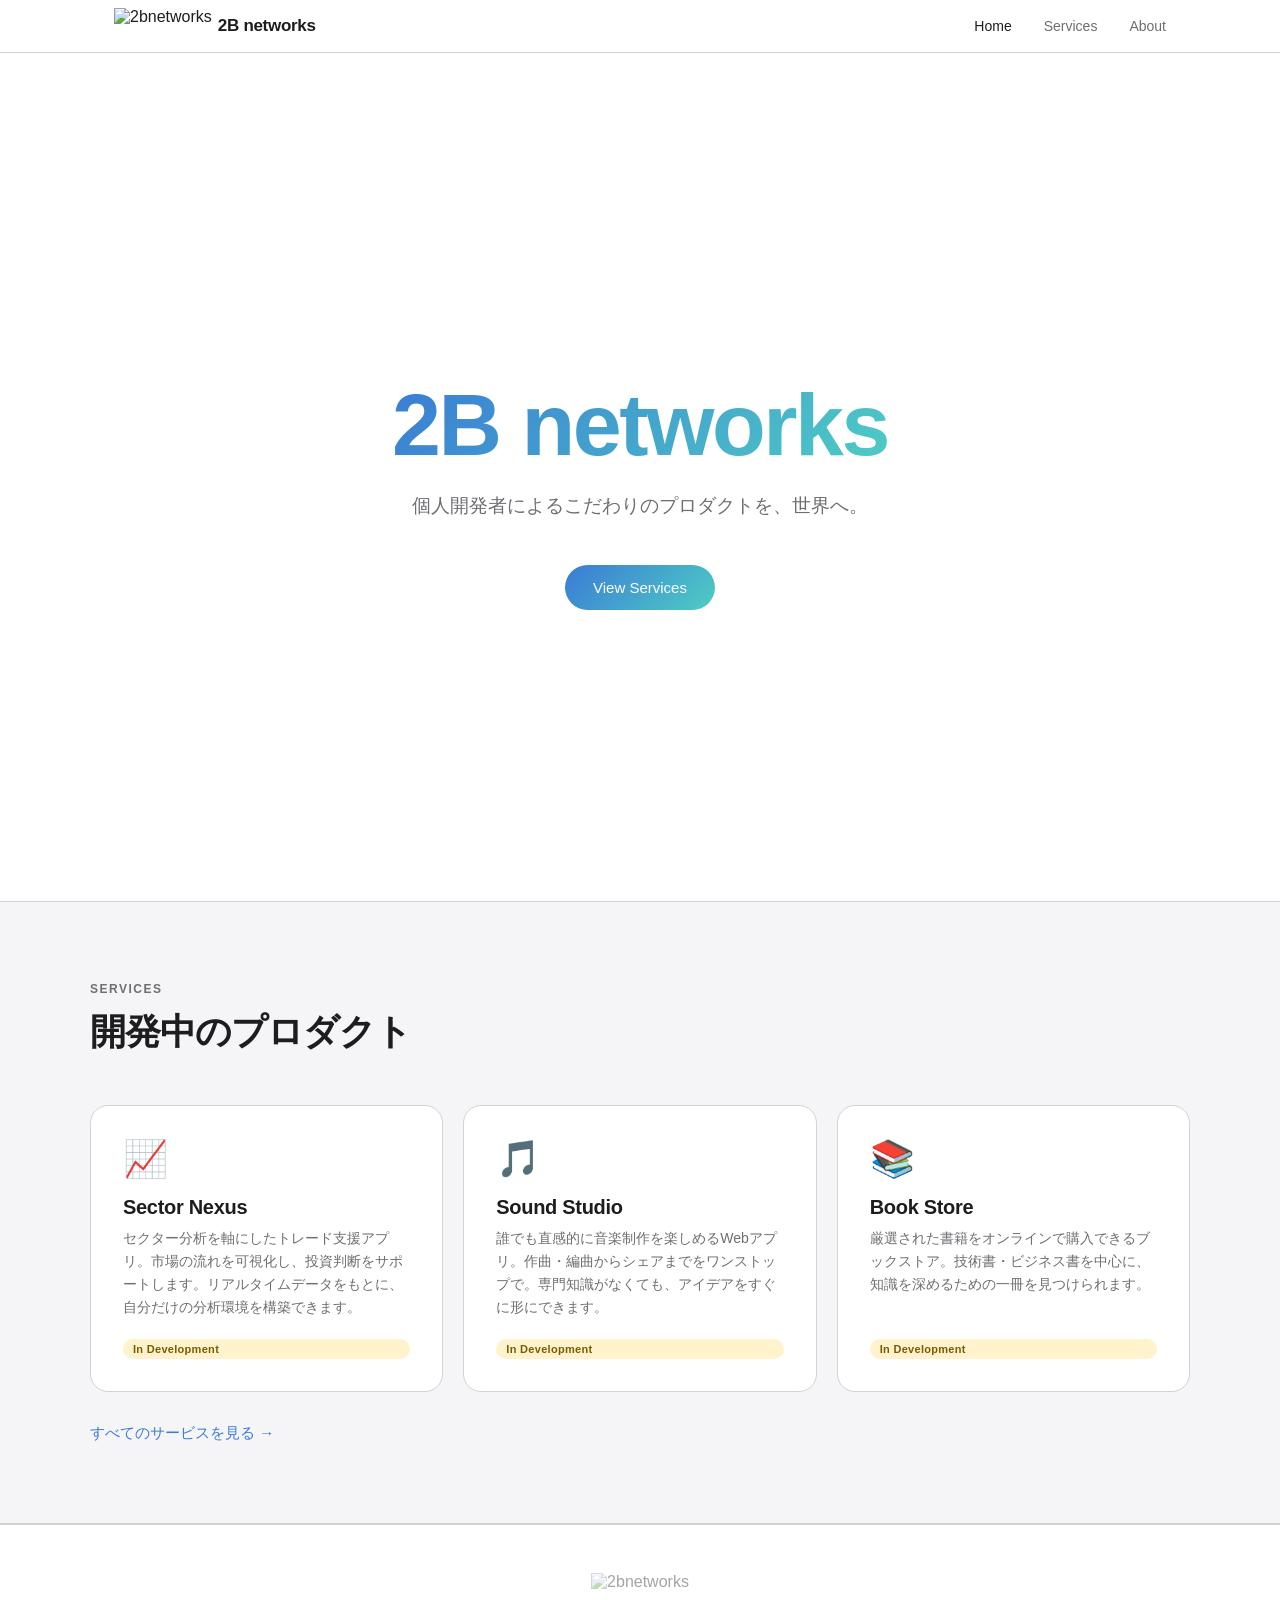
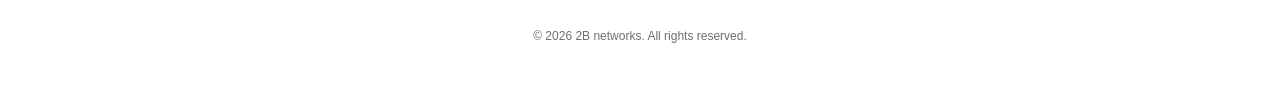
==== commit 0c861bc7: "refactor: サービスデータを一元管理し、バッジ位置を修正 - assets/services.js にサービスデータを集約し、両ページで共通利用 - service-card を flex 化" ====
--- a/index.html
+++ b/index.html
@@ -99,21 +99,10 @@
     <div class="services-section-inner">
       <p class="section-label">Services</p>
       <h2>開発中のプロダクト</h2>
-      <div class="services-grid">
-        <a class="service-card" href="/services">
-          <div class="service-icon">📈</div>
-          <div class="service-name">Sector Nexus</div>
-          <p class="service-desc">セクター分析を軸にしたトレード支援アプリ。市場の流れを可視化し、投資判断をサポートします。</p>
-          <span class="badge badge-dev">In Development</span>
-        </a>
-        <a class="service-card" href="/services">
-          <div class="service-icon">🎵</div>
-          <div class="service-name">Sound Studio</div>
-          <p class="service-desc">誰でも直感的に音楽制作を楽しめるWebアプリ。作曲・編曲からシェアまでをワンストップで。</p>
-          <span class="badge badge-dev">In Development</span>
-        </a>
-      </div>
+      <div class="services-grid" id="services-grid"></div>
       <a href="/services" class="view-all">すべてのサービスを見る →</a>
+      <script src="/assets/services.js"></script>
+      <script>renderServices('services-grid');</script>
     </div>
   </div>
 
--- a/assets/style.css
+++ b/assets/style.css
@@ -149,7 +149,8 @@
   transition: transform 0.25s, box-shadow 0.25s;
   text-decoration: none;
   color: inherit;
-  display: block;
+  display: flex;
+  flex-direction: column;
 }
 
 .service-card:hover {
@@ -192,6 +193,7 @@
   color: var(--text-secondary);
   line-height: 1.65;
   margin-bottom: 20px;
+  flex: 1;
 }
 
 .badge {
